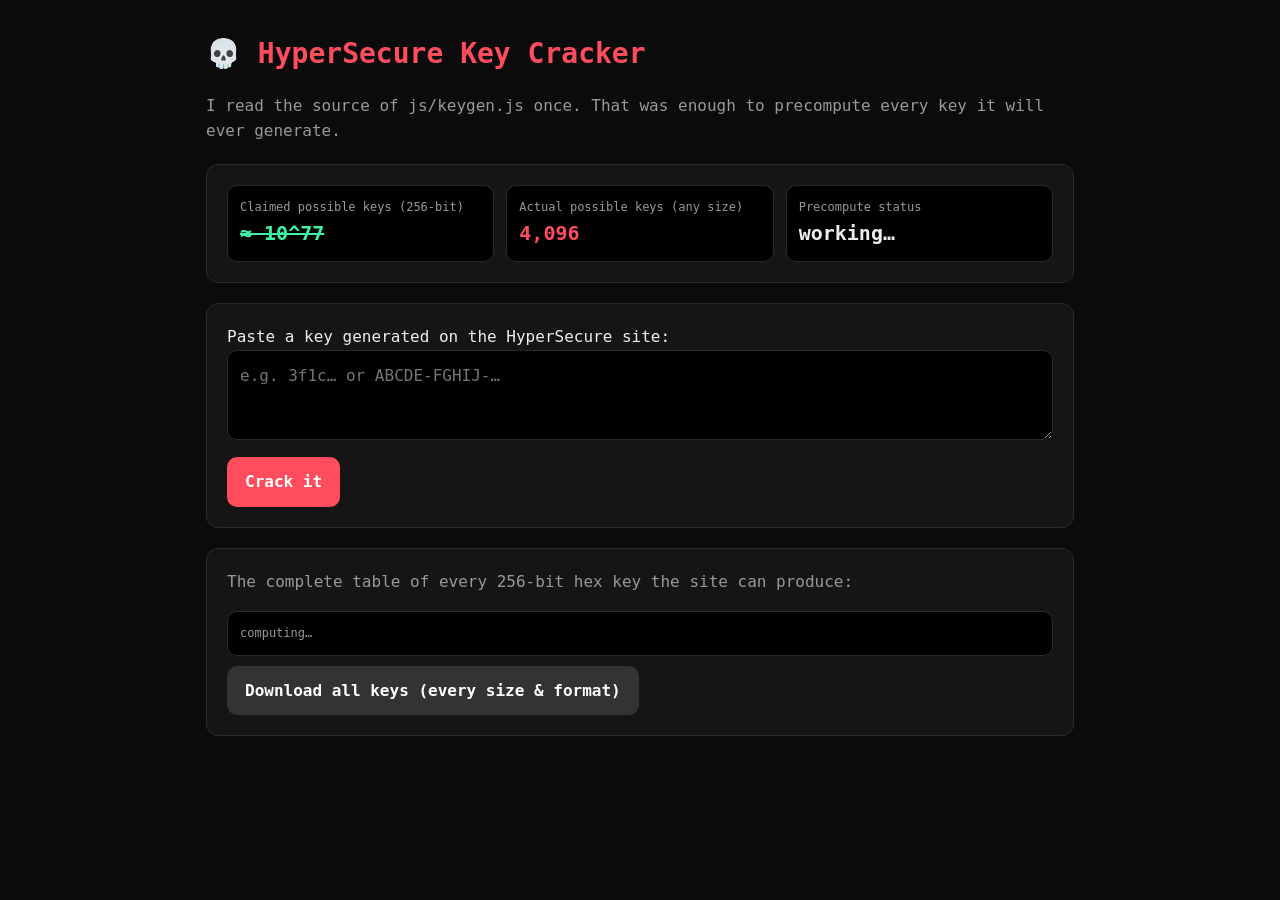
==== crack.html @ 372127a6 "HyperSecure: a deliberately broken key generator for teaching code review" ====
<!doctype html>
<html lang="en">
<head>
  <meta charset="utf-8">
  <meta name="viewport" content="width=device-width, initial-scale=1">
  <title>HyperSecure Key Cracker</title>
  <link rel="icon" href="data:image/svg+xml,<svg xmlns='http://www.w3.org/2000/svg' viewBox='0 0 100 100'><text y='.9em' font-size='90'>💀</text></svg>">
  <style>
    :root { --bg: #0b0b0b; --card: #151515; --line: #2a2a2a; --text: #eee; --muted: #999; --red: #ff4d5e; --green: #3cf2a5; }
    * { box-sizing: border-box; }
    body { margin: 0; background: var(--bg); color: var(--text); font: 16px/1.6 ui-monospace, Menlo, Consolas, monospace; }
    .wrap { max-width: 900px; margin: 0 auto; padding: 32px 16px 64px; }
    h1 { color: var(--red); margin: 0 0 4px; font-size: 28px; }
    p { color: var(--muted); }
    .card { background: var(--card); border: 1px solid var(--line); border-radius: 12px; padding: 20px; margin-top: 20px; }
    .stats { display: grid; grid-template-columns: repeat(3, 1fr); gap: 12px; }
    .stats div { background: #000; border: 1px solid var(--line); border-radius: 10px; padding: 12px; }
    .stats span { display: block; color: var(--muted); font-size: 12px; }
    .stats strong { font-size: 20px; }
    .claimed { color: var(--green); text-decoration: line-through; }
    .real { color: var(--red); }
    textarea { width: 100%; min-height: 90px; background: #000; color: var(--text); border: 1px solid var(--line); border-radius: 10px; padding: 12px; font: inherit; resize: vertical; }
    button { margin-top: 10px; padding: 12px 18px; border: 0; border-radius: 10px; background: var(--red); color: #fff; font: inherit; font-weight: 700; cursor: pointer; }
    button.secondary { background: #333; }
    #verdict { margin-top: 16px; padding: 14px; border-radius: 10px; display: none; white-space: pre-wrap; word-break: break-all; }
    #verdict.hit { display: block; background: rgba(255, 77, 94, .12); border: 1px solid var(--red); }
    #verdict.miss { display: block; background: rgba(60, 242, 165, .08); border: 1px solid var(--green); }
    #table { max-height: 360px; overflow: auto; background: #000; border: 1px solid var(--line); border-radius: 10px; padding: 12px; font-size: 12px; white-space: pre; color: var(--muted); }
    @media (max-width: 640px) { .stats { grid-template-columns: 1fr; } }
  </style>
</head>
<body>
  <div class="wrap">
    <h1>💀 HyperSecure Key Cracker</h1>
    <p>I read the source of <code>js/keygen.js</code> once. That was enough to precompute every key it will ever generate.</p>

    <div class="card stats">
      <div><span>Claimed possible keys (256-bit)</span><strong class="claimed">≈ 10^77</strong></div>
      <div><span>Actual possible keys (any size)</span><strong class="real">4,096</strong></div>
      <div><span>Precompute status</span><strong id="status">working…</strong></div>
    </div>

    <div class="card">
      <label for="input">Paste a key generated on the HyperSecure site:</label>
      <textarea id="input" placeholder="e.g. 3f1c… or ABCDE-FGHIJ-…"></textarea>
      <button id="crack">Crack it</button>
      <div id="verdict"></div>
    </div>

    <div class="card">
      <p style="margin-top:0">The complete table of every 256-bit hex key the site can produce:</p>
      <div id="table">computing…</div>
      <button id="download" class="secondary">Download all keys (every size &amp; format)</button>
    </div>
  </div>

  <script>
    // Everything here comes from reading js/keygen.js:
    //   - ENTROPY_POOL_SIZE = 4096  -> the "random" choice is one of only 4096 slots
    //   - the collected mouse/keyboard entropy is never used
    //   - HARDENING_ROUNDS = 1      -> the "hardening" loop never runs
    //   - the salt is public, so key = SHA-256("HyperSecure/QHMLED/v3:<slot>:<block>")
    const SALT = "HyperSecure/QHMLED/v3";
    const SLOTS = 4096;
    const BASE32 = "ABCDEFGHIJKLMNOPQRSTUVWXYZ234567";

    const sha256 = async (t) => new Uint8Array(await crypto.subtle.digest("SHA-256", new TextEncoder().encode(t)));
    const hex = (b) => Array.from(b, (x) => x.toString(16).padStart(2, "0")).join("");
    const b64 = (b) => btoa(String.fromCharCode(...b));
    function b32(bytes) {
      let buf = 0, n = 0, s = "";
      for (const b of bytes) {
        buf = (buf << 8) | b; n += 8;
        while (n >= 5) { s += BASE32[(buf >>> (n - 5)) & 31]; n -= 5; }
      }
      if (n > 0) s += BASE32[(buf << (5 - n)) & 31];
      return s.match(/.{1,5}/g).join("-");
    }

    const lookup = new Map();   // key string -> description
    const lines = [];
    const all = [];

    (async () => {
      const t0 = performance.now();
      for (let slot = 0; slot < SLOTS; slot++) {
        const block0 = await sha256(`${SALT}:${slot}:0`);
        const block1 = await sha256(`${SALT}:${slot}:1`);
        const sizes = { 128: block0.slice(0, 16), 256: block0, 512: new Uint8Array([...block0, ...block1]) };
        for (const [bits, bytes] of Object.entries(sizes)) {
          for (const [fmt, enc] of [["hex", hex], ["base64", b64], ["grouped", b32]]) {
            const k = enc(bytes);
            lookup.set(k, { slot, bits, fmt });
            all.push(`${slot}\t${bits}\t${fmt}\t${k}`);
          }
        }
        lines.push(String(slot).padStart(4, "0") + "  " + hex(block0));
      }
      const ms = Math.round(performance.now() - t0);
      document.getElementById("status").textContent = `${lookup.size.toLocaleString()} keys in ${ms} ms`;
      document.getElementById("table").textContent = lines.join("\n");
    })();

    document.getElementById("crack").addEventListener("click", () => {
      const v = document.getElementById("input").value.trim();
      const out = document.getElementById("verdict");
      if (!lookup.size) { out.className = "miss"; out.textContent = "Still precomputing, try again in a second."; return; }
      const hit = lookup.get(v) || lookup.get(v.toLowerCase()) || lookup.get(v.toUpperCase());
      if (hit) {
        out.className = "hit";
        out.textContent = `🔓 CRACKED instantly.\n\nThis is key #${hit.slot} of 4096 (${hit.bits}-bit, ${hit.fmt}).\nAnyone who read the source code already has it.`;
      } else {
        out.className = "miss";
        out.textContent = "Not in the table — this key did not come from HyperSecure (or was edited).";
      }
    });

    document.getElementById("download").addEventListener("click", () => {
      const blob = new Blob(["slot\tbits\tformat\tkey\n" + all.join("\n")], { type: "text/plain" });
      const a = document.createElement("a");
      a.href = URL.createObjectURL(blob);
      a.download = "hypersecure-all-keys.tsv";
      a.click();
    });
  </script>
</body>
</html>
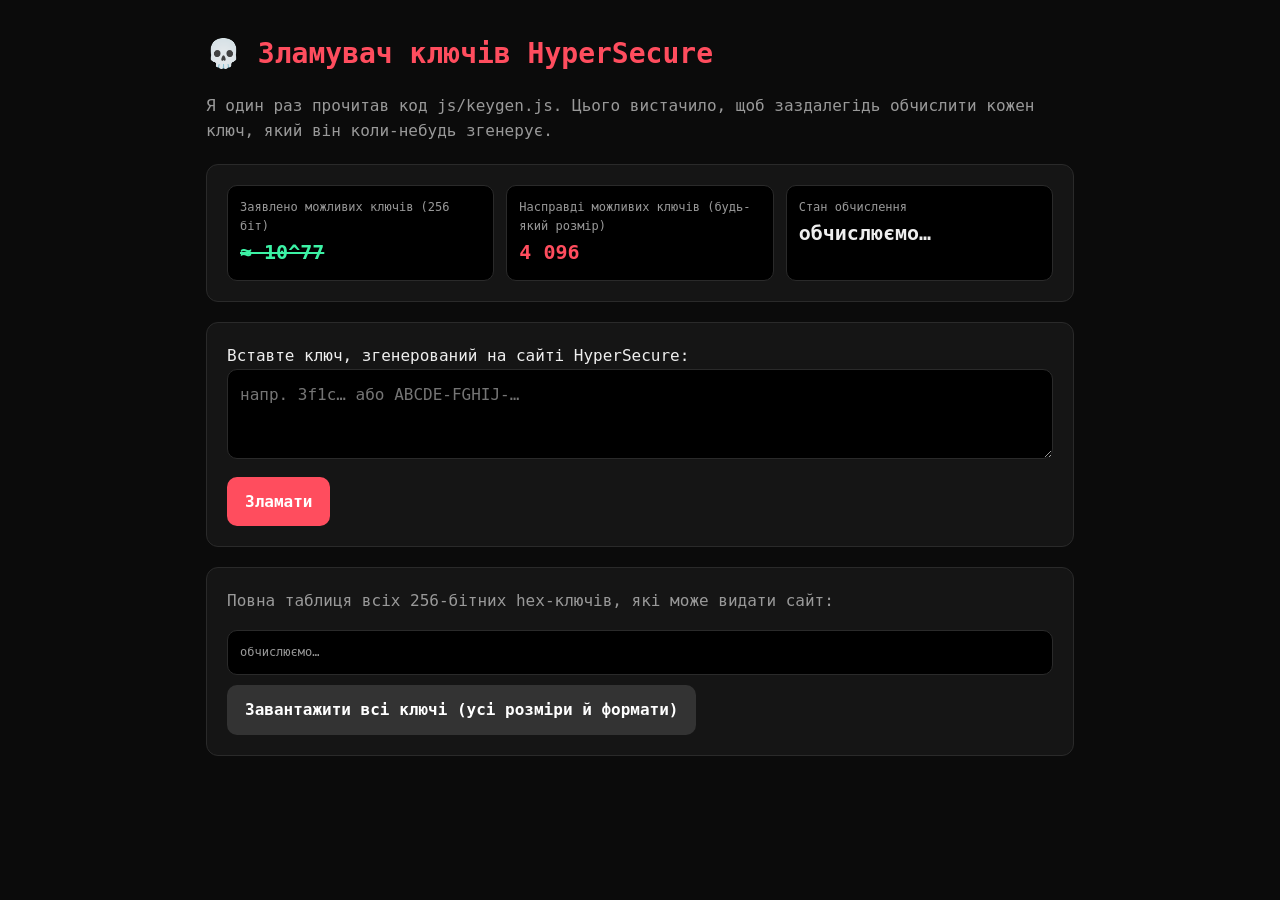
==== commit 60269b17: "Translate site, cracker, README and script to Ukrainian" ====
--- a/crack.html
+++ b/crack.html
@@ -1,9 +1,9 @@
 <!doctype html>
-<html lang="en">
+<html lang="uk">
 <head>
   <meta charset="utf-8">
   <meta name="viewport" content="width=device-width, initial-scale=1">
-  <title>HyperSecure Key Cracker</title>
+  <title>Зламувач ключів HyperSecure</title>
   <link rel="icon" href="data:image/svg+xml,<svg xmlns='http://www.w3.org/2000/svg' viewBox='0 0 100 100'><text y='.9em' font-size='90'>💀</text></svg>">
   <style>
     :root { --bg: #0b0b0b; --card: #151515; --line: #2a2a2a; --text: #eee; --muted: #999; --red: #ff4d5e; --green: #3cf2a5; }
@@ -31,35 +31,35 @@
 </head>
 <body>
   <div class="wrap">
-    <h1>💀 HyperSecure Key Cracker</h1>
-    <p>I read the source of <code>js/keygen.js</code> once. That was enough to precompute every key it will ever generate.</p>
+    <h1>💀 Зламувач ключів HyperSecure</h1>
+    <p>Я один раз прочитав код <code>js/keygen.js</code>. Цього вистачило, щоб заздалегідь обчислити кожен ключ, який він коли-небудь згенерує.</p>
 
     <div class="card stats">
-      <div><span>Claimed possible keys (256-bit)</span><strong class="claimed">≈ 10^77</strong></div>
-      <div><span>Actual possible keys (any size)</span><strong class="real">4,096</strong></div>
-      <div><span>Precompute status</span><strong id="status">working…</strong></div>
+      <div><span>Заявлено можливих ключів (256 біт)</span><strong class="claimed">≈ 10^77</strong></div>
+      <div><span>Насправді можливих ключів (будь-який розмір)</span><strong class="real">4 096</strong></div>
+      <div><span>Стан обчислення</span><strong id="status">обчислюємо…</strong></div>
     </div>
 
     <div class="card">
-      <label for="input">Paste a key generated on the HyperSecure site:</label>
-      <textarea id="input" placeholder="e.g. 3f1c… or ABCDE-FGHIJ-…"></textarea>
-      <button id="crack">Crack it</button>
+      <label for="input">Вставте ключ, згенерований на сайті HyperSecure:</label>
+      <textarea id="input" placeholder="напр. 3f1c… або ABCDE-FGHIJ-…"></textarea>
+      <button id="crack">Зламати</button>
       <div id="verdict"></div>
     </div>
 
     <div class="card">
-      <p style="margin-top:0">The complete table of every 256-bit hex key the site can produce:</p>
-      <div id="table">computing…</div>
-      <button id="download" class="secondary">Download all keys (every size &amp; format)</button>
+      <p style="margin-top:0">Повна таблиця всіх 256-бітних hex-ключів, які може видати сайт:</p>
+      <div id="table">обчислюємо…</div>
+      <button id="download" class="secondary">Завантажити всі ключі (усі розміри й формати)</button>
     </div>
   </div>
 
   <script>
-    // Everything here comes from reading js/keygen.js:
-    //   - ENTROPY_POOL_SIZE = 4096  -> the "random" choice is one of only 4096 slots
-    //   - the collected mouse/keyboard entropy is never used
-    //   - HARDENING_ROUNDS = 1      -> the "hardening" loop never runs
-    //   - the salt is public, so key = SHA-256("HyperSecure/QHMLED/v3:<slot>:<block>")
+    // Усе тут узято з читання js/keygen.js:
+    //   - ENTROPY_POOL_SIZE = 4096  -> "випадковий" вибір — лише одна з 4096 комірок
+    //   - зібрана ентропія миші/клавіатури ніде не використовується
+    //   - HARDENING_ROUNDS = 1      -> цикл "посилення" ніколи не виконується
+    //   - сіль публічна, тож ключ = SHA-256("HyperSecure/QHMLED/v3:<комірка>:<блок>")
     const SALT = "HyperSecure/QHMLED/v3";
     const SLOTS = 4096;
     const BASE32 = "ABCDEFGHIJKLMNOPQRSTUVWXYZ234567";
@@ -77,7 +77,7 @@
       return s.match(/.{1,5}/g).join("-");
     }
 
-    const lookup = new Map();   // key string -> description
+    const lookup = new Map();   // рядок ключа -> опис
     const lines = [];
     const all = [];
 
@@ -97,26 +97,26 @@
         lines.push(String(slot).padStart(4, "0") + "  " + hex(block0));
       }
       const ms = Math.round(performance.now() - t0);
-      document.getElementById("status").textContent = `${lookup.size.toLocaleString()} keys in ${ms} ms`;
+      document.getElementById("status").textContent = `${lookup.size.toLocaleString("uk-UA")} ключів за ${ms} мс`;
       document.getElementById("table").textContent = lines.join("\n");
     })();
 
     document.getElementById("crack").addEventListener("click", () => {
       const v = document.getElementById("input").value.trim();
       const out = document.getElementById("verdict");
-      if (!lookup.size) { out.className = "miss"; out.textContent = "Still precomputing, try again in a second."; return; }
+      if (!lookup.size) { out.className = "miss"; out.textContent = "Ще обчислюємо, спробуйте за секунду."; return; }
       const hit = lookup.get(v) || lookup.get(v.toLowerCase()) || lookup.get(v.toUpperCase());
       if (hit) {
         out.className = "hit";
-        out.textContent = `🔓 CRACKED instantly.\n\nThis is key #${hit.slot} of 4096 (${hit.bits}-bit, ${hit.fmt}).\nAnyone who read the source code already has it.`;
+        out.textContent = `🔓 ЗЛАМАНО миттєво.\n\nЦе ключ №${hit.slot} з 4096 (${hit.bits} біт, ${hit.fmt}).\nКожен, хто прочитав код, уже має цей ключ.`;
       } else {
         out.className = "miss";
-        out.textContent = "Not in the table — this key did not come from HyperSecure (or was edited).";
+        out.textContent = "Немає в таблиці — цей ключ не з HyperSecure (або його змінили).";
       }
     });
 
     document.getElementById("download").addEventListener("click", () => {
-      const blob = new Blob(["slot\tbits\tformat\tkey\n" + all.join("\n")], { type: "text/plain" });
+      const blob = new Blob(["комірка\tбіт\tформат\tключ\n" + all.join("\n")], { type: "text/plain" });
       const a = document.createElement("a");
       a.href = URL.createObjectURL(blob);
       a.download = "hypersecure-all-keys.tsv";
